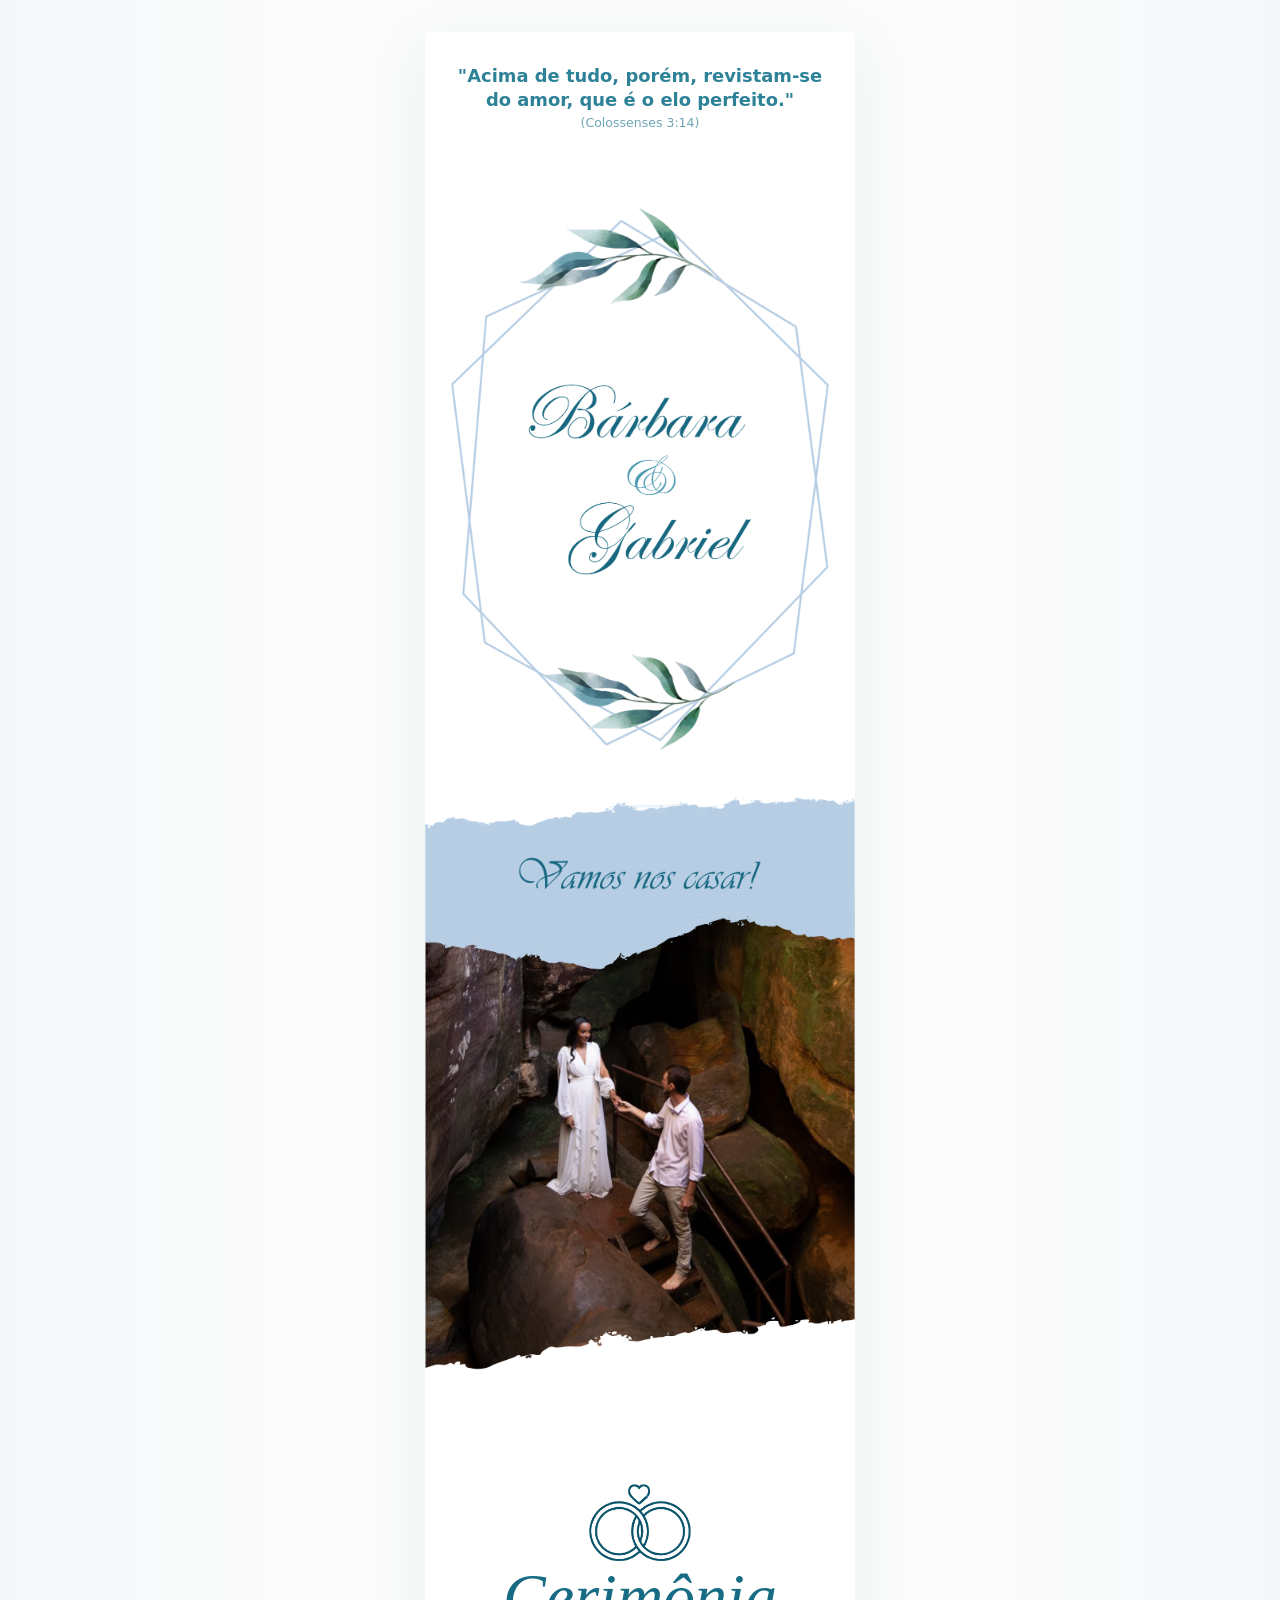
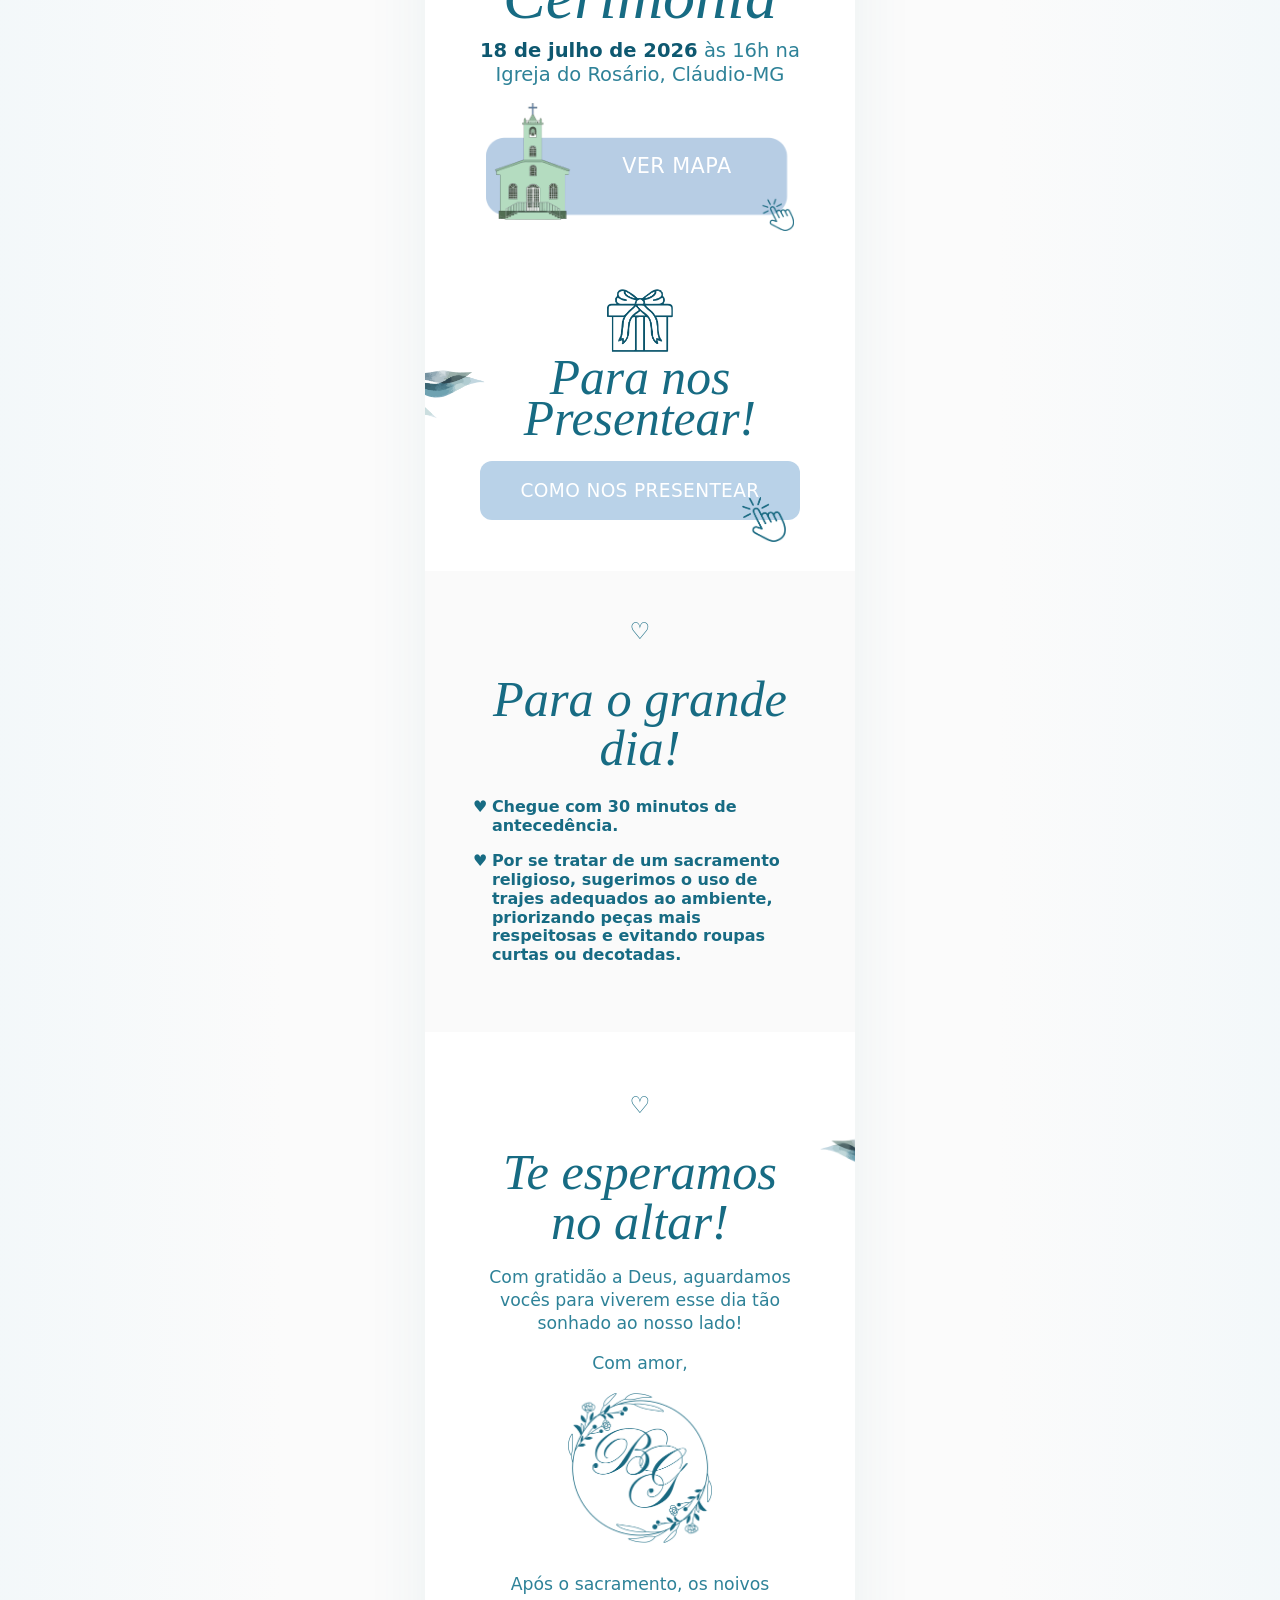
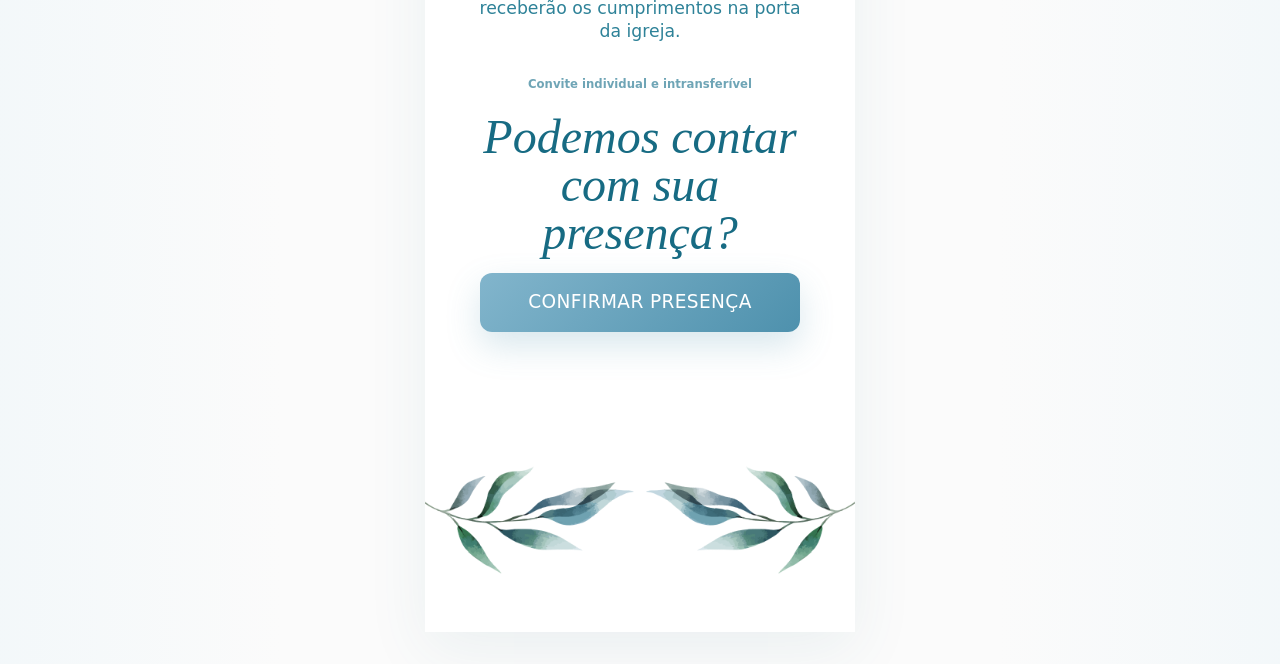
==== convite.html @ 8faedef9 "Deploy wedding invitation pages" ====
<!doctype html>
<html lang="pt-BR">
  <head>
    <meta charset="utf-8" />
    <meta name="viewport" content="width=device-width, initial-scale=1" />
    <meta
      name="description"
      content="Convite de casamento de Bárbara e Gabriel."
    />
    <title>Bárbara & Gabriel | Convite de Casamento</title>
    <link
      rel="icon"
      href="data:image/svg+xml,%3Csvg xmlns='http://www.w3.org/2000/svg' viewBox='0 0 64 64'%3E%3Crect width='64' height='64' rx='8' fill='%23f8fbfb'/%3E%3Ctext x='50%25' y='56%25' text-anchor='middle' font-size='28' fill='%23176b83' font-family='Georgia'%3EBG%3C/text%3E%3C/svg%3E"
    />
    <link rel="preload" as="image" href="assets/convite/nomes.png" />
    <link rel="preload" as="image" href="assets/convite/noivos.png" />
    <link rel="stylesheet" href="convite.css" />
  </head>
  <body>
    <a class="skip-link" href="#cerimonia">Ir para cerimônia</a>

    <main class="invite-page" aria-label="Convite de casamento de Bárbara e Gabriel">
      <header class="opening">
        <p class="verse">
          "Acima de tudo, porém, revistam-se<br />
          do amor, que é o elo perfeito."
          <span>(Colossenses 3:14)</span>
        </p>

        <img
          class="names-art"
          src="assets/convite/nomes.png"
          alt="Bárbara e Gabriel"
          width="946"
          height="1619"
          decoding="async"
          fetchpriority="high"
        />
      </header>

      <section class="couple-section" aria-label="Vamos nos casar">
        <img
          class="couple-art"
          src="assets/convite/noivos.png"
          alt="Vamos nos casar! Foto de Bárbara e Gabriel"
          width="1082"
          height="1599"
          decoding="async"
          fetchpriority="high"
        />
      </section>

      <section class="ceremony" id="cerimonia" aria-labelledby="ceremony-title">
        <img
          class="rings-art"
          src="assets/convite/aliancas.png"
          alt=""
          width="194"
          height="146"
          decoding="async"
        />
        <h1 id="ceremony-title">Cerimônia</h1>
        <p>
          <strong>18 de julho de 2026</strong> às 16h na<br />
          Igreja do Rosário, Cláudio-MG
        </p>

        <a
          class="map-link"
          href="https://www.google.com/maps/search/?api=1&query=Igreja%20do%20Ros%C3%A1rio%2C%20Cl%C3%A1udio-MG"
          target="_blank"
          rel="noopener"
          aria-label="Ver mapa da Igreja do Rosário, Cláudio-MG"
        >
          <img
            src="assets/convite/local.png"
            alt=""
            width="1325"
            height="556"
            decoding="async"
          />
          <span>Ver mapa</span>
        </a>
      </section>

      <section class="gift-section" aria-labelledby="gift-title">
        <img
          class="branch branch--left"
          src="assets/convite/galho-2.png"
          alt=""
          width="369"
          height="368"
          decoding="async"
        />
        <img
          class="gift-art"
          src="assets/convite/presente.png"
          alt=""
          width="253"
          height="242"
          decoding="async"
        />
        <h2 id="gift-title">Para nos<br />Presentear!</h2>
        <a
          class="soft-button"
          href="presentes.html"
        >
          Como nos presentear
          <img
            class="click-icon click-icon--gift"
            src="assets/convite/icone-clique.png"
            alt=""
            width="194"
            height="198"
            decoding="async"
          />
        </a>
      </section>

      <section class="big-day" aria-labelledby="big-day-title">
        <span class="heart" aria-hidden="true">♡</span>
        <h2 id="big-day-title">Para o grande dia!</h2>
        <ul>
          <li>Chegue com 30 minutos de antecedência.</li>
          <li>
            Por se tratar de um sacramento religioso, sugerimos o uso de trajes
            adequados ao ambiente, priorizando peças mais respeitosas e evitando
            roupas curtas ou decotadas.
          </li>
        </ul>
      </section>

      <section class="closing" aria-label="Mensagem aos convidados">
        <span class="heart" aria-hidden="true">♡</span>
        <img
          class="branch branch--right"
          src="assets/convite/galho.png"
          alt=""
          width="369"
          height="368"
          decoding="async"
        />
        <h2>Te esperamos no altar!</h2>
        <p>
          Com gratidão a Deus, aguardamos vocês para viverem esse dia tão sonhado
          ao nosso lado!
        </p>
        <p>Com amor,</p>
        <img
          class="crest-art"
          src="assets/convite/brasao.png"
          alt="Brasão de Bárbara e Gabriel"
          width="614"
          height="614"
          loading="eager"
          decoding="async"
        />
        <p>
          Após o sacramento, os noivos receberão os cumprimentos na porta da igreja.
        </p>
        <small>Convite individual e intransferível</small>
      </section>

      <section class="confirm-presence" aria-labelledby="confirm-presence-title">
        <h2 id="confirm-presence-title">Podemos contar com sua presença?</h2>
        <a class="soft-button soft-button--confirm" href="confirmacao.html">
          Confirmar presença
        </a>
      </section>

      <footer class="invite-footer">
        <img
          src="assets/convite/galhos.png"
          alt=""
          width="1247"
          height="682"
          decoding="async"
        />
      </footer>
    </main>
  </body>
</html>
---- convite.css ----
:root {
  color-scheme: light;
  --ink: #176b83;
  --ink-dark: #0e5870;
  --text: #2e8298;
  --muted: #6fa5b6;
  --paper: #fff;
  --paper-soft: #fafafa;
  --blue: #b9d2e8;
  --line: rgba(23, 107, 131, 0.24);
  --focus: rgba(23, 107, 131, 0.34);
}

* {
  box-sizing: border-box;
}

html {
  scroll-behavior: smooth;
}

body {
  margin: 0;
  background:
    linear-gradient(90deg, rgba(236, 245, 249, 0.52), transparent 22%, transparent 78%, rgba(236, 245, 249, 0.52)),
    #fbfbfb;
  color: var(--text);
  font-family:
    "Segoe UI",
    system-ui,
    -apple-system,
    BlinkMacSystemFont,
    sans-serif;
  font-size: 16px;
  line-height: 1.42;
}

a {
  color: inherit;
}

img {
  max-width: 100%;
}

.names-art,
.couple-art,
.rings-art,
.map-link img,
.branch,
.gift-art,
.crest-art,
.invite-footer img {
  height: auto;
}

.skip-link {
  position: fixed;
  left: 1rem;
  top: 1rem;
  z-index: 10;
  border-radius: 6px;
  background: var(--ink-dark);
  color: #fff;
  padding: 0.75rem 1rem;
  text-decoration: none;
}

.skip-link:not(:focus-visible) {
  width: 1px;
  height: 1px;
  overflow: hidden;
  clip-path: inset(50%);
  white-space: nowrap;
}

.skip-link:focus-visible,
.map-link:focus-visible,
.soft-button:focus-visible {
  outline: 3px solid var(--focus);
  outline-offset: 4px;
}

.invite-page {
  width: min(100%, 430px);
  margin: 0 auto;
  overflow: hidden;
  background: var(--paper);
  box-shadow: 0 18px 58px rgba(47, 109, 132, 0.08);
}

.opening {
  padding-top: 2rem;
  text-align: center;
}

.verse {
  margin: 0 auto 1.5rem;
  color: var(--text);
  font-size: clamp(0.96rem, 3.45vw, 1.12rem);
  font-weight: 700;
  line-height: 1.34;
}

.verse span {
  display: block;
  margin-top: 0.16rem;
  color: var(--muted);
  font-size: 0.7em;
  font-weight: 500;
}

.names-art {
  display: block;
  width: 88%;
  margin: 0 auto -0.35rem;
}

.couple-section {
  margin-top: -0.15rem;
}

.couple-art {
  display: block;
  width: 100%;
}

.ceremony,
.gift-section,
.big-day,
.closing {
  position: relative;
  padding-inline: clamp(1.4rem, 8vw, 3rem);
  text-align: center;
}

.ceremony {
  padding-top: clamp(2.15rem, 9vw, 3.2rem);
  padding-bottom: 2.6rem;
}

.rings-art {
  display: block;
  width: clamp(4.8rem, 21vw, 6.4rem);
  margin: 0 auto 0.35rem;
}

h1,
h2 {
  margin: 0;
  color: var(--ink);
  font-family: Vivaldi, "Edwardian Script ITC", "Bickham Script Pro", Georgia, "Times New Roman", serif;
  font-style: italic;
  font-weight: 400;
}

.ceremony h1 {
  margin-bottom: 0.72rem;
  font-size: clamp(2.7rem, 12vw, 4rem);
  line-height: 0.95;
}

.ceremony p {
  margin: 0 auto 1rem;
  color: var(--text);
  font-size: clamp(1rem, 4.3vw, 1.22rem);
  line-height: 1.22;
}

.ceremony strong {
  color: var(--ink-dark);
  font-weight: 800;
}

.map-link {
  position: relative;
  display: block;
  width: min(22rem, 92%);
  margin: 0 auto;
  text-decoration: none;
}

.map-link img {
  display: block;
  width: 100%;
  height: auto;
}

.map-link span {
  position: absolute;
  left: 62%;
  top: 50%;
  color: #fff;
  font-size: clamp(1.05rem, 4vw, 1.3rem);
  font-weight: 500;
  letter-spacing: 0.02em;
  text-transform: uppercase;
  transform: translate(-50%, -50%);
}

.gift-section {
  padding-top: 1rem;
  padding-bottom: 3.2rem;
}

.branch {
  position: absolute;
  pointer-events: none;
}

.branch--left {
  left: -7.2rem;
  top: 0.2rem;
  width: 12rem;
}

.gift-art {
  display: block;
  width: clamp(3rem, 14vw, 4.1rem);
  margin: 0 auto 0.4rem;
}

.gift-section h2 {
  margin-bottom: 1.35rem;
  font-size: clamp(2.05rem, 10vw, 3.1rem);
  line-height: 0.82;
}

.soft-button {
  position: relative;
  display: inline-flex;
  min-height: 3.7rem;
  width: min(20rem, 100%);
  align-items: center;
  justify-content: center;
  border-radius: 0.75rem;
  background: var(--blue);
  color: #fff;
  font-size: clamp(0.96rem, 3.6vw, 1.16rem);
  font-weight: 500;
  letter-spacing: 0.02em;
  text-decoration: none;
  text-transform: uppercase;
}

.click-icon {
  position: absolute;
  width: clamp(2.1rem, 8vw, 2.75rem);
  max-width: none;
  height: auto;
  pointer-events: none;
}

.click-icon--gift {
  right: 0.9rem;
  bottom: -1.35rem;
}

.soft-button--confirm {
  background: linear-gradient(135deg, #82b5cc, #4e91ad);
  box-shadow: 0 14px 34px rgba(78, 145, 173, 0.22);
}

.heart {
  display: block;
  margin-bottom: 2rem;
  color: var(--ink);
  font-size: 1.45rem;
  line-height: 1;
}

.big-day {
  padding-top: 3rem;
  padding-bottom: 4.2rem;
  background: var(--paper-soft);
}

.big-day h2,
.closing h2 {
  font-size: clamp(2.1rem, 9vw, 3.15rem);
  line-height: 0.98;
}

.big-day ul {
  display: grid;
  gap: 1rem;
  width: min(22rem, 100%);
  margin: 1.55rem auto 0;
  padding: 0;
  color: var(--ink);
  font-size: clamp(0.9rem, 3.55vw, 1rem);
  font-weight: 750;
  line-height: 1.18;
  list-style: none;
  text-align: left;
}

.big-day li {
  position: relative;
  padding-left: 1.18rem;
}

.big-day li::before {
  content: "♥";
  position: absolute;
  left: 0;
  top: 0;
}

.closing {
  padding-top: 3.8rem;
  padding-bottom: 0.7rem;
}

.branch--right {
  right: -7.5rem;
  top: 1.45rem;
  width: 10.6rem;
}

.closing h2 {
  margin-bottom: 1.15rem;
}

.closing p {
  width: min(23rem, 100%);
  margin: 0 auto 1.05rem;
  font-size: clamp(0.95rem, 3.7vw, 1.08rem);
  line-height: 1.34;
}

.crest-art {
  display: block;
  width: clamp(6.9rem, 34vw, 9rem);
  margin: 1.1rem auto 1.9rem;
}

.closing small {
  display: block;
  margin-top: 2.05rem;
  color: var(--muted);
  font-size: 0.73rem;
  font-weight: 700;
}

.invite-footer {
  margin-top: -0.7rem;
}

.invite-footer img {
  display: block;
  width: 112%;
  max-width: none;
  margin-left: -6%;
}

.confirm-presence {
  padding: 0.6rem clamp(1.4rem, 8vw, 3rem) 3rem;
  text-align: center;
}

.confirm-presence h2 {
  margin-bottom: 1rem;
  font-size: clamp(2rem, 8.5vw, 3rem);
  line-height: 1;
}

@media (min-width: 760px) {
  body {
    padding-block: 2rem;
  }
}

@media (max-width: 360px) {
  .opening {
    padding-top: 1.55rem;
  }

  .names-art {
    width: 92%;
  }

  .branch--left {
    left: -7.8rem;
  }

  .branch--right {
    right: -7.1rem;
  }
}

@media (prefers-reduced-motion: reduce) {
  *,
  *::before,
  *::after {
    scroll-behavior: auto !important;
  }
}
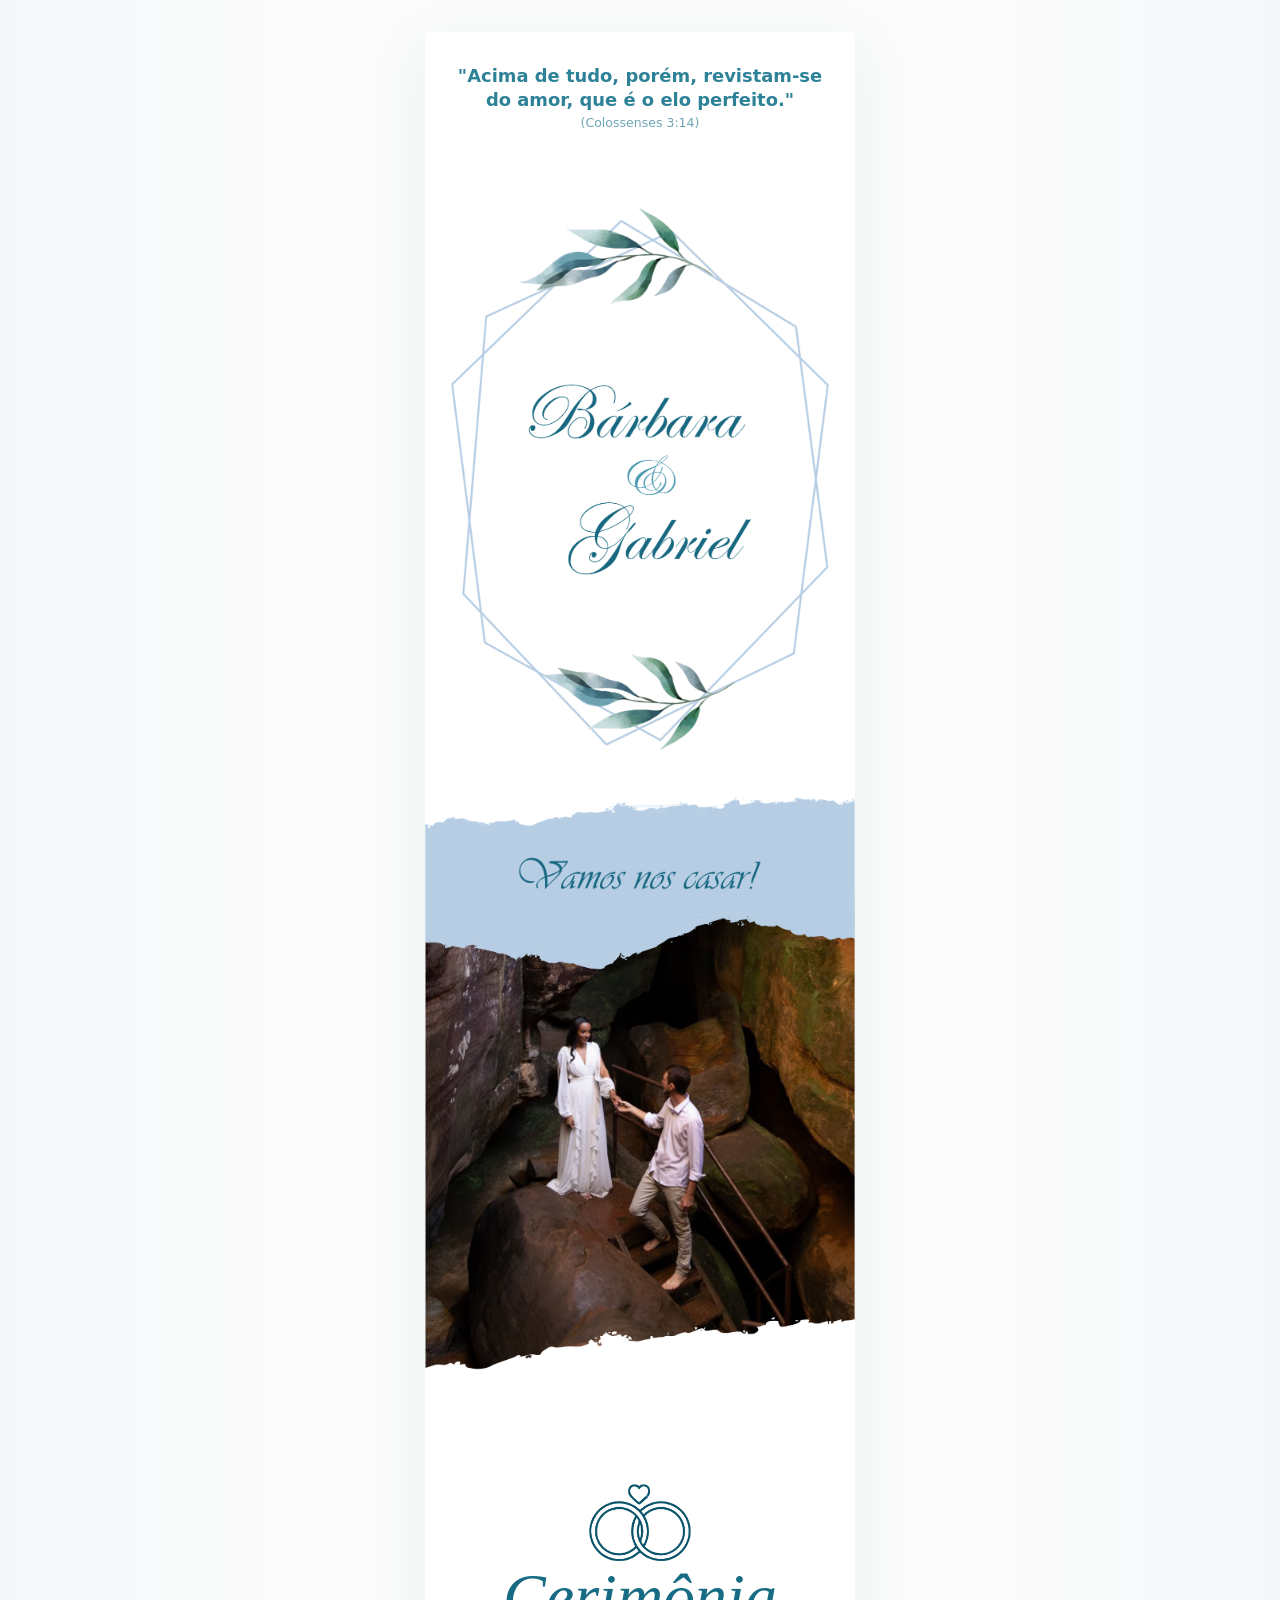
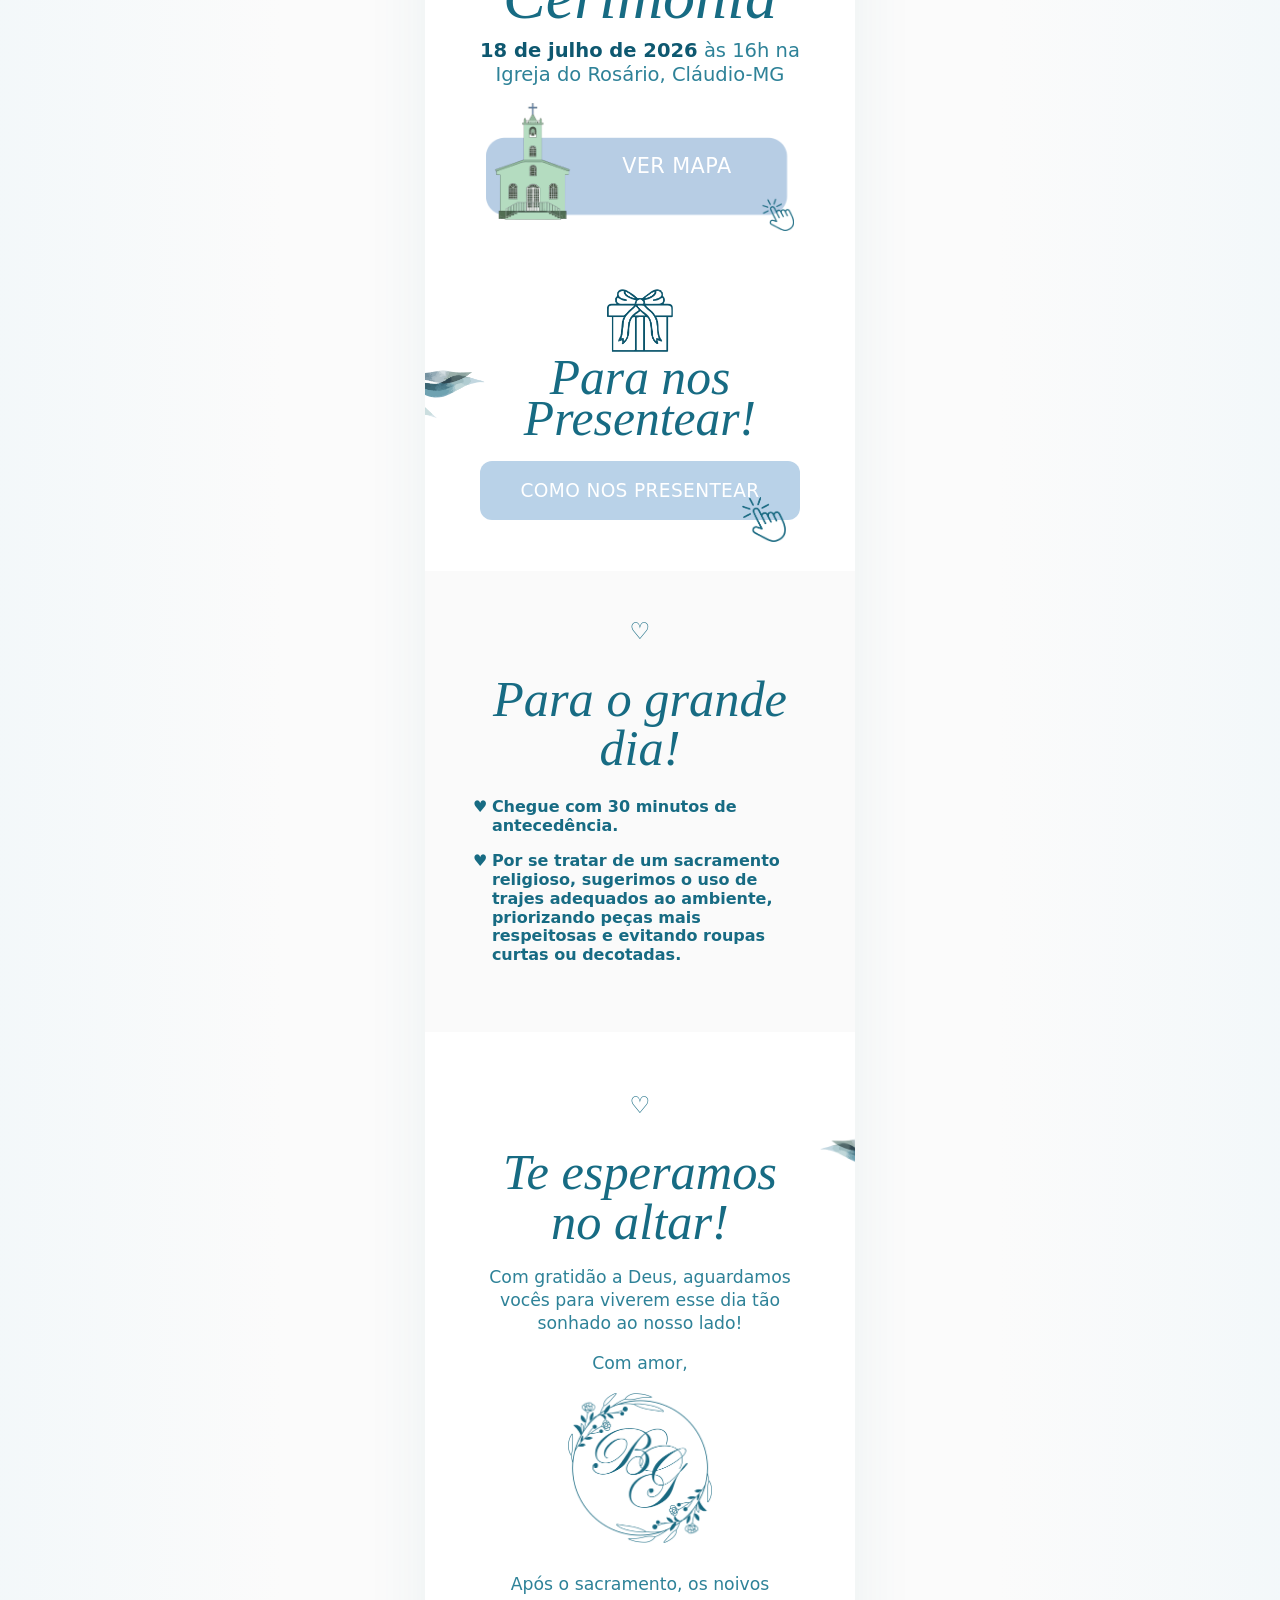
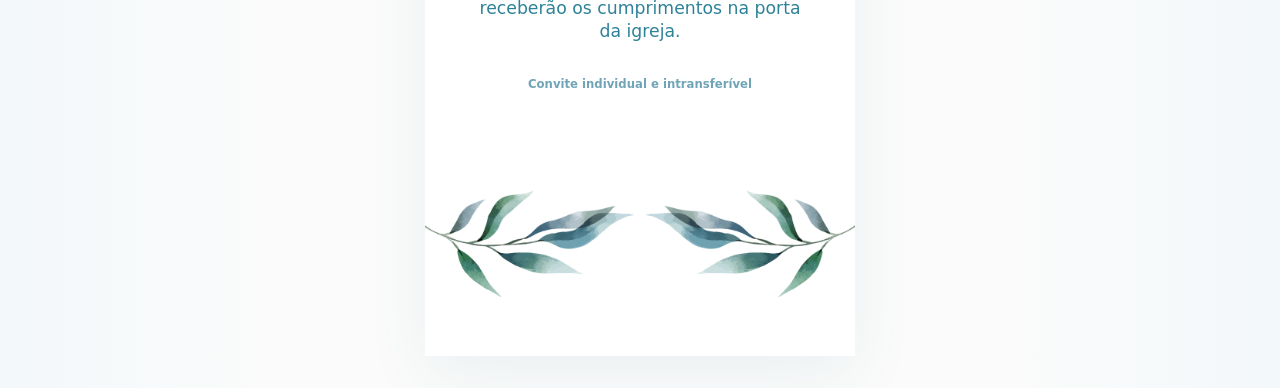
==== commit c16bab78: "Remove RSVP CTA from invitation ending" ====
--- a/convite.html
+++ b/convite.html
@@ -161,13 +161,6 @@
         <small>Convite individual e intransferível</small>
       </section>
 
-      <section class="confirm-presence" aria-labelledby="confirm-presence-title">
-        <h2 id="confirm-presence-title">Podemos contar com sua presença?</h2>
-        <a class="soft-button soft-button--confirm" href="confirmacao.html">
-          Confirmar presença
-        </a>
-      </section>
-
       <footer class="invite-footer">
         <img
           src="assets/convite/galhos.png"
--- a/convite.css
+++ b/convite.css
@@ -256,10 +256,6 @@
   bottom: -1.35rem;
 }
 
-.soft-button--confirm {
-  background: linear-gradient(135deg, #82b5cc, #4e91ad);
-  box-shadow: 0 14px 34px rgba(78, 145, 173, 0.22);
-}
 
 .heart {
   display: block;
@@ -354,16 +350,6 @@
   margin-left: -6%;
 }
 
-.confirm-presence {
-  padding: 0.6rem clamp(1.4rem, 8vw, 3rem) 3rem;
-  text-align: center;
-}
-
-.confirm-presence h2 {
-  margin-bottom: 1rem;
-  font-size: clamp(2rem, 8.5vw, 3rem);
-  line-height: 1;
-}
 
 @media (min-width: 760px) {
   body {
